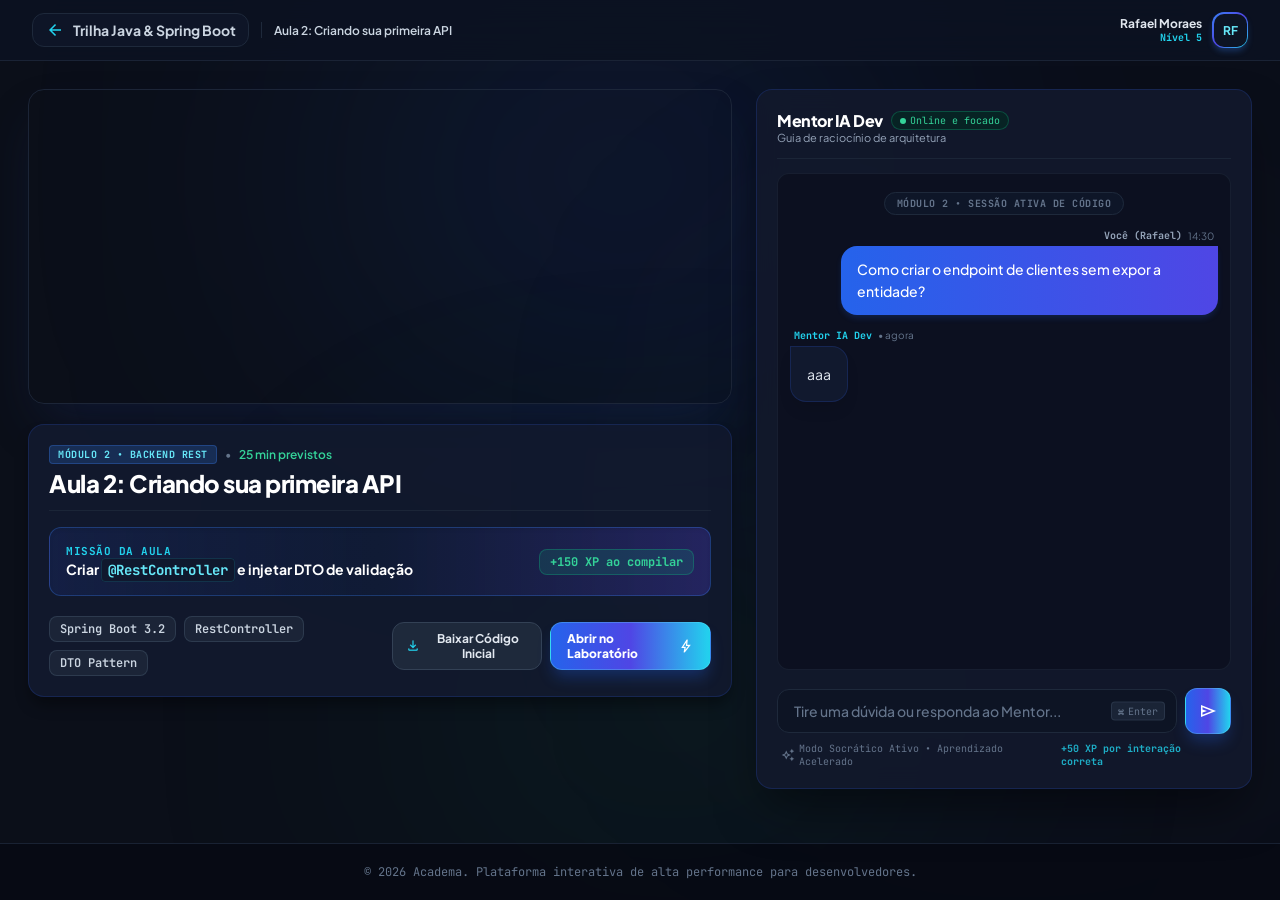
==== public/aula/index.html @ 836a00f6 "Atualizando o HTML" ====
<!DOCTYPE html>
<html lang="pt-BR">

<head>
  <meta charset="utf-8">
  <meta name="viewport" content="width=device-width, initial-scale=1.0">
  <title>Academa — Sala de Aula & Mentor IA Dev</title>

  <!-- Fontes -->
  <link rel="preconnect" href="https://fonts.googleapis.com">
  <link rel="preconnect" href="https://fonts.gstatic.com" crossorigin>
  <link
    href="https://fonts.googleapis.com/css2?family=Plus+Jakarta+Sans:wght@400;500;600;700;800&family=JetBrains+Mono:wght@400;500;600;700&display=swap"
    rel="stylesheet">

  <!-- Material Symbols (Ícones) -->
  <link href="https://fonts.googleapis.com/css2?family=Material+Symbols+Outlined:opsz,wght,FILL,GRAD@24,400,0,0"
    rel="stylesheet" />

  <!-- CSS Externo -->
  <link rel="stylesheet" href="./aula.css">
</head>

<body class="corpo-pagina">

  <!-- Luzes de Fundo (Ambiente) -->
  <div class="luz-fundo luz-azul"></div>
  <div class="luz-fundo luz-indigo"></div>
  <div class="luz-fundo luz-esmeralda"></div>

  <!-- Cabeçalho -->
  <header class="cabecalho-principal">
    <div class="recipiente-cabecalho">

      <!-- Esquerda: Voltar e Trilha -->
      <div class="grupo-trilha">
        <a class="botao-voltar" href="../trilha/index.html">
          <span class="material-symbols-outlined icone-ciano">arrow_back</span>
          <span>Trilha Java & Spring Boot</span>
        </a>
        <span class="separador-vertical oculto-mobile"></span>

        <div class="info-aula-atual oculto-mobile">
          <span class="texto-aula">Aula 2: Criando sua primeira API</span>
        </div>
      </div>

      <!-- Direita: Indicadores e Perfil -->
      <div class="grupo-indicadores">

        <div class="perfil-usuario">
          <div class="info-perfil oculto-mobile">
            <span class="nome-perfil">Rafael Moraes</span>
            <span class="nivel-perfil">Nível 5</span>
          </div>
          <div class="avatar-recipiente">
            <div class="avatar-borda">
              <div class="avatar-foto">RF</div>
            </div>
          </div>
        </div>
      </div>
    </div>
  </header>

  <!-- Layout Principal -->
  <main class="conteudo-principal">
    <div class="grade-layout">

      <!-- Coluna Esquerda: Vídeo e Missão -->
      <section class="coluna-esquerda">

        <!-- Reprodutor de Vídeo -->
        <iframe class="video-youtube" width="560" height="315"
          src="https://www.youtube-nocookie.com/embed/rDkXQfZwiao?si=_aUFaFLl2-mGxj5K&amp;controls=0"
          title="YouTube video player" frameborder="0"
          allow="accelerometer; autoplay; clipboard-write; encrypted-media; gyroscope; picture-in-picture; web-share"
          referrerpolicy="strict-origin-when-cross-origin" allowfullscreen></iframe>

        <!-- Painel Gamificado da Aula -->
        <div class="painel-gamificado">
          <div class="cabecalho-painel">
            <div>
              <div class="info-previa-aula">
                <span class="etiqueta-modulo-pequena">Módulo 2 • Backend REST</span>
                <span class="ponto-separador">•</span>
                <span class="etiqueta-tempo-previsto">
                  25 min previstos
                </span>
              </div>
              <h1 class="titulo-aula">Aula 2: Criando sua primeira API</h1>
            </div>

          </div>

          <div class="cartao-missao">
            <div class="detalhes-missao">
              <div>
                <div class="rotulo-missao">Missão da Aula</div>
                <p class="texto-missao">
                  Criar <code class="codigo-destaque-fundo">@RestController</code> e injetar DTO de validação
                </p>
              </div>
            </div>
            <span class="recompensa-missao">+150 XP ao compilar</span>
          </div>

          <div class="rodape-painel">
            <div class="grupo-tags-tecnicas">
              <span class="tag-tecnica">
                Spring Boot 3.2
              </span>
              <span class="tag-tecnica">
                RestController
              </span>
              <span class="tag-tecnica">
                DTO Pattern
              </span>
            </div>
            <div class="grupo-botoes-acao">
              <button class="botao-secundario">
                <span class="material-symbols-outlined icone-pequeno icone-ciano">download</span>
                <span>Baixar Código Inicial</span>
              </button>
              <a class="botao-primario" href="../pratica/index.html">
                <span>Abrir no Laboratório</span>
                <span class="material-symbols-outlined icone-pequeno">bolt</span>
              </a>
            </div>
          </div>
        </div>
      </section>

      <!-- Coluna Direita: Chat Mentor IA -->
      <aside class="coluna-direita animacao-cartao-brilhante">

        <header class="cabecalho-chat">
          <div class="info-mentor">
            <div>
              <div class="titulo-mentor-grupo">
                <h2 class="titulo-mentor">Mentor IA Dev</h2>
                <span class="etiqueta-status-online">
                  <span class="ponto-animado-esmeralda"></span>
                  Online e focado
                </span>
              </div>
              <p class="subtitulo-mentor">Guia de raciocínio de arquitetura</p>
            </div>
          </div>
        </header>

        <div class="area-mensagens barra-rolagem-fina">
          <div class="marcador-inicio-sessao">
            <span class="etiqueta-sessao">Módulo 2 • Sessão Ativa de Código</span>
          </div>

          <div class="mensagem-aluno-grupo">
            <div class="identificacao-aluno">
              <span class="nome-remetente">Você (Rafael)</span>
              <span class="hora-mensagem">14:30</span>
            </div>
            <div class="balao-aluno">
              Como criar o endpoint de clientes sem expor a entidade?
            </div>
          </div>

          <div class="mensagem-ia-grupo">
            <div class="identificacao-ia">
              <span class="nome-remetente-ia">
                Mentor IA Dev
              </span>
              <span class="hora-mensagem">• agora</span>
            </div>
            <div class="balao-ia">
              <span>aaa</span>
            </div>
          </div>

        </div>

        <footer class="rodape-chat">
          <form class="formulario-chat" onsubmit="event.preventDefault();">
            <div class="recipiente-entrada">
              <input class="campo-texto-chat" placeholder="Tire uma dúvida ou responda ao Mentor..." type="text">
              <div class="atalho-teclado oculto-mobile">
                <span>⌘</span>
                <span>Enter</span>
              </div>
            </div>
            <button class="botao-enviar-chat" aria-label="Enviar para o Mentor" type="submit">
              <span class="material-symbols-outlined icone-branco">send</span>
            </button>
          </form>
          <div class="info-rodape-chat">
            <span>
              <span class="material-symbols-outlined icone-mini">auto_awesome</span> Modo Socrático Ativo • Aprendizado
              Acelerado
            </span>
            <span class="destaque-xp">+50 XP por interação correta</span>
          </div>
        </footer>

      </aside>
    </div>
  </main>

  <!-- Rodapé Global -->
  <footer class="rodape-global">
    <p>© 2026 Academa. Plataforma interativa de alta performance para desenvolvedores.</p>
  </footer>
</body>

</html>
---- public/aula/aula.css ----
/* ==========================================================================
   VARIÁVEIS GERAIS (TEMA ESCURO / NEON)
   ========================================================================== */
:root {
  /* Fontes */
  --fonte-primaria: "Plus Jakarta Sans", "Inter", sans-serif;
  --fonte-mono: "JetBrains Mono", monospace;

  /* Fundos Principais */
  --cor-fundo-raiz: #0b0f19;
  --cor-fundo-cabecalho: rgba(12, 18, 34, 0.9);
  --cor-fundo-painel: rgba(18, 26, 47, 0.9);
  --cor-fundo-chat: rgba(18, 25, 44, 0.95);

  /* Textos */
  --cor-texto-claro: #f1f5f9;
  --cor-texto-secundario: #cbd5e1;
  --cor-texto-mutado: #64748b;

  /* Cores de Marca / Destaque */
  --azul-500: #3b82f6;
  --azul-600: #2563eb;

  --ciano-300: #67e8f9;
  --ciano-400: #22d3ee;

  --indigo-600: #4f46e5;
  --esmeralda-400: #34d399;
  --roxo-400: #c084fc;
  --laranja-400: #fb923c;
  --amarelo-300: #fde047;
}

/* ==========================================================================
   RESETS E CONFIGURAÇÕES BASES
   ========================================================================== */
* {
  margin: 0;
  padding: 0;
  box-sizing: border-box;
}

body {
  font-family: var(--fonte-primaria);
  background-color: var(--cor-fundo-raiz);
  color: var(--cor-texto-claro);
  min-height: 100vh;
  display: flex;
  flex-direction: column;
  overflow-x: hidden;
  -webkit-font-smoothing: antialiased;
}

::selection {
  background-color: var(--azul-600);
  color: white;
}

a {
  text-decoration: none;
}
button {
  cursor: pointer;
  border: none;
  font-family: inherit;
  background: none;
}
input {
  font-family: inherit;
}

/* Ícones Material Symbols (Alinhamento) */
.material-symbols-outlined {
  vertical-align: middle;
  font-size: 20px;
}
.icone-mini {
  font-size: 14px;
}
.icone-pequeno {
  font-size: 16px;
}
.icone-ciano {
  color: var(--ciano-400);
}
.icone-branco {
  color: white;
}

/* ==========================================================================
   ANIMAÇÕES (KEYFRAMES)
   ========================================================================== */
@keyframes pulsar {
  0%,
  100% {
    opacity: 1;
  }
  50% {
    opacity: 0.5;
  }
}

@keyframes ping {
  75%,
  100% {
    transform: scale(2);
    opacity: 0;
  }
}

@keyframes brilho-lento {
  0%,
  100% {
    opacity: 1;
    transform: scale(1);
  }
  50% {
    opacity: 0.85;
    transform: scale(1.02);
  }
}

@keyframes mover-brilho {
  0% {
    background-position: -200% 0;
  }
  100% {
    background-position: 200% 0;
  }
}

@keyframes chama-pulsante {
  0%,
  100% {
    transform: scale(1);
    filter: drop-shadow(0 0 10px rgba(249, 115, 22, 0.6));
  }
  50% {
    transform: scale(1.12) rotate(3deg);
    filter: drop-shadow(0 0 18px rgba(239, 68, 68, 0.9));
  }
}

@keyframes brilho-borda-cartao {
  0%,
  100% {
    border-color: rgba(59, 130, 246, 0.5);
    box-shadow: 0 0 24px rgba(37, 99, 235, 0.25);
  }
  50% {
    border-color: rgba(99, 102, 241, 0.85);
    box-shadow: 0 0 35px rgba(99, 102, 241, 0.45);
  }
}

@keyframes pular {
  0%,
  100% {
    transform: translateY(-25%);
    animation-timing-function: cubic-bezier(0.8, 0, 1, 1);
  }
  50% {
    transform: none;
    animation-timing-function: cubic-bezier(0, 0, 0.2, 1);
  }
}

.animacao-pulsar {
  animation: pulsar 2s cubic-bezier(0.4, 0, 0.6, 1) infinite;
}
.animacao-brilho-lento {
  animation: brilho-lento 2.5s infinite ease-in-out;
}
.animacao-fogo {
  animation: chama-pulsante 2.2s infinite ease-in-out;
  display: inline-block;
}
.animacao-cartao-brilhante {
  animation: brilho-borda-cartao 3.5s infinite ease-in-out;
}

/* Luzes de Fundo (Ambiente Blur) */
.luz-fundo {
  position: fixed;
  border-radius: 50%;
  pointer-events: none;
  z-index: -10;
  filter: blur(140px);
}
.luz-azul {
  top: 0;
  left: 25%;
  width: 600px;
  height: 350px;
  background-color: rgba(37, 99, 235, 0.15);
}
.luz-indigo {
  top: 320px;
  right: 40px;
  width: 450px;
  height: 350px;
  background-color: rgba(79, 70, 229, 0.1);
  filter: blur(150px);
}
.luz-esmeralda {
  bottom: 40px;
  left: 33%;
  width: 500px;
  height: 300px;
  background-color: rgba(16, 185, 129, 0.1);
}

/* ==========================================================================
   CABEÇALHO
   ========================================================================== */
.cabecalho-principal {
  position: sticky;
  top: 0;
  z-index: 50;
  background-color: var(--cor-fundo-cabecalho);
  backdrop-filter: blur(16px);
  border-bottom: 1px solid rgba(30, 41, 59, 0.8);
  padding: 12px 16px;
  transition: all 0.3s;
}
@media (min-width: 640px) {
  .cabecalho-principal {
    padding: 12px 32px;
  }
}

.recipiente-cabecalho {
  max-width: 1500px;
  margin: 0 auto;
  display: flex;
  align-items: center;
  justify-content: space-between;
  gap: 16px;
}

.grupo-trilha {
  display: flex;
  align-items: center;
  gap: 12px;
}

.botao-voltar {
  display: inline-flex;
  align-items: center;
  gap: 8px;
  font-size: 12px;
  font-weight: 700;
  color: var(--cor-texto-secundario);
  background-color: rgba(15, 23, 42, 0.8);
  border: 1px solid #1e293b;
  padding: 6px 12px;
  border-radius: 12px;
  transition: all 0.2s;
}
@media (min-width: 640px) {
  .botao-voltar {
    font-size: 14px;
  }
}
.botao-voltar:hover {
  color: white;
  background-color: rgba(30, 41, 59, 0.8);
  border-color: #334155;
}
.botao-voltar:active {
  transform: scale(0.95);
}

.separador-vertical {
  height: 16px;
  width: 1px;
  background-color: #1e293b;
}

.info-aula-atual {
  display: flex;
  align-items: center;
  gap: 8px;
}
.texto-aula {
  font-size: 12px;
  font-weight: 600;
  color: var(--cor-texto-secundario);
}
.etiqueta-xp {
  font-family: var(--fonte-mono);
  font-size: 10px;
  font-weight: 700;
  padding: 2px 8px;
  border-radius: 9999px;
  background-color: rgba(168, 85, 247, 0.2);
  color: #d8b4fe;
  border: 1px solid rgba(168, 85, 247, 0.3);
  display: flex;
  align-items: center;
  gap: 4px;
}

.grupo-indicadores {
  display: flex;
  align-items: center;
  gap: 12px;
}
@media (min-width: 640px) {
  .grupo-indicadores {
    gap: 16px;
  }
}

.etiqueta-multiplicador {
  font-family: var(--fonte-mono);
  font-size: 12px;
  font-weight: 700;
  padding: 6px 12px;
  border-radius: 12px;
  background-color: rgba(245, 158, 11, 0.1);
  color: #fcd34d;
  border: 1px solid rgba(245, 158, 11, 0.3);
  display: flex;
  align-items: center;
  gap: 6px;
}

.etiqueta-ofensiva {
  font-family: var(--fonte-mono);
  font-size: 12px;
  font-weight: 700;
  padding: 6px 12px;
  border-radius: 12px;
  background-color: rgba(249, 115, 22, 0.1);
  color: var(--laranja-400);
  border: 1px solid rgba(249, 115, 22, 0.3);
  display: flex;
  align-items: center;
  gap: 6px;
}

.perfil-usuario {
  display: flex;
  align-items: center;
  gap: 10px;
}
.info-perfil {
  display: flex;
  flex-direction: column;
  text-align: right;
}
.nome-perfil {
  font-size: 12px;
  font-weight: 700;
  color: #e2e8f0;
}
.nivel-perfil {
  font-size: 10px;
  font-family: var(--fonte-mono);
  font-weight: 700;
  color: var(--ciano-400);
}

.avatar-recipiente {
  position: relative;
}
.avatar-borda {
  width: 36px;
  height: 36px;
  border-radius: 12px;
  background: linear-gradient(
    to bottom right,
    var(--azul-500),
    var(--indigo-600),
    var(--ciano-400)
  );
  padding: 1.5px;
  box-shadow: 0 4px 6px -1px rgba(59, 130, 246, 0.3);
}
.avatar-foto {
  width: 100%;
  height: 100%;
  background-color: #0d1424;
  border-radius: 10px;
  display: flex;
  align-items: center;
  justify-content: center;
  font-weight: 700;
  font-size: 12px;
  color: var(--ciano-300);
}
.emblema-pro {
  position: absolute;
  bottom: -4px;
  right: -4px;
  font-size: 9px;
  font-family: var(--fonte-mono);
  font-weight: 900;
  letter-spacing: -0.5px;
  padding: 0 4px;
  border-radius: 4px;
  background-color: var(--azul-600);
  color: white;
  border: 1px solid rgba(96, 165, 250, 0.4);
  text-transform: uppercase;
}

/* ==========================================================================
   LAYOUT PRINCIPAL
   ========================================================================== */
.conteudo-principal {
  flex: 1;
  max-width: 1500px;
  width: 100%;
  margin: 0 auto;
  padding: 16px;
}
@media (min-width: 640px) {
  .conteudo-principal {
    padding: 24px;
  }
}
@media (min-width: 1024px) {
  .conteudo-principal {
    padding: 28px;
  }
}

.grade-layout {
  display: grid;
  grid-template-columns: 1fr;
  gap: 24px;
  align-items: start;
}
.coluna-esquerda {
  display: flex;
  flex-direction: column;
  gap: 20px;
}

.video-youtube {
  aspect-ratio: 14 / 9;
  width: 100%;
  border: 1px solid rgba(30, 41, 59, 0.9);
  border-radius: 16px;
  box-shadow: 0 25px 50px -12px rgba(23, 37, 84, 0.4);
  display: block;
}

/* ==========================================================================
   REPRODUTOR DE VÍDEO
   ========================================================================== */
.reprodutor-video {
  aspect-ratio: 14 / 9;
  width: 100%;
  background-color: #070b14;
  border-radius: 16px;
  position: relative;
  overflow: hidden;
  border: 1px solid rgba(30, 41, 59, 0.9);
  box-shadow: 0 25px 50px -12px rgba(23, 37, 84, 0.4);
  display: flex;
  flex-direction: column;
  justify-content: space-between;
}

.fundo-gradiente-video {
  position: absolute;
  inset: 0;
  background: linear-gradient(
    to top right,
    #060a12,
    rgba(10, 17, 32, 0.9),
    rgba(14, 23, 42, 0.7)
  );
}

.fundo-codigo-animado {
  position: absolute;
  inset: 0;
  padding: 24px;
  font-family: var(--fonte-mono);
  font-size: 12px;
  color: var(--cor-texto-secundario);
  opacity: 0.4;
  pointer-events: none;
  user-select: none;
  line-height: 1.6;
}
.codigo-comentario {
  color: var(--cor-texto-mutado);
  display: flex;
  align-items: center;
  gap: 8px;
}
.codigo-anotacao {
  color: var(--roxo-400);
  font-weight: 700;
}
.codigo-string {
  color: var(--esmeralda-400);
}
.codigo-azul {
  color: #60a5fa;
}
.codigo-destaque {
  color: var(--ciano-300);
  font-weight: 700;
}
.codigo-cinza {
  color: #94a3b8;
}
.codigo-branco {
  color: #e2e8f0;
}
.codigo-amarelo {
  color: var(--amarelo-300);
}
.recuo-1 {
  padding-left: 20px;
}
.recuo-2 {
  padding-left: 36px;
}
.mt-pequeno {
  margin-top: 8px;
}

.sobreposicao-escura {
  position: absolute;
  inset: 0;
  pointer-events: none;
  background: linear-gradient(
    to top,
    #060a12,
    transparent,
    rgba(6, 10, 18, 0.8)
  );
}

.barra-superior-video {
  position: relative;
  z-index: 20;
  padding: 16px;
  display: flex;
  justify-content: space-between;
  align-items: center;
}
@media (min-width: 640px) {
  .barra-superior-video {
    padding: 20px;
  }
}

.grupo-etiquetas-video {
  display: flex;
  align-items: center;
  gap: 8px;
}

.etiqueta-modulo {
  background-color: rgba(11, 18, 32, 0.8);
  backdrop-filter: blur(12px);
  color: var(--ciano-300);
  padding: 4px 12px;
  border-radius: 8px;
  border: 1px solid rgba(6, 182, 212, 0.3);
  font-family: var(--fonte-mono);
  font-size: 11px;
  font-weight: 700;
  display: flex;
  align-items: center;
  gap: 6px;
  box-shadow: 0 1px 2px rgba(0, 0, 0, 0.05);
}
.ponto-animado-ciano {
  width: 6px;
  height: 6px;
  border-radius: 50%;
  background-color: var(--ciano-400);
  animation: ping 1s cubic-bezier(0, 0, 0.2, 1) infinite;
}

.etiqueta-assunto {
  background-color: rgba(11, 18, 32, 0.8);
  backdrop-filter: blur(12px);
  color: var(--cor-texto-secundario);
  padding: 4px 10px;
  border-radius: 8px;
  border: 1px solid rgba(51, 65, 85, 0.6);
  font-family: var(--fonte-mono);
  font-size: 11px;
}
.etiqueta-qualidade {
  background-color: rgba(2, 44, 34, 0.6);
  backdrop-filter: blur(12px);
  color: var(--esmeralda-400);
  padding: 4px 10px;
  border-radius: 8px;
  border: 1px solid rgba(16, 185, 129, 0.3);
  font-family: var(--fonte-mono);
  font-size: 11px;
  font-weight: 700;
}

.centro-reprodutor {
  position: relative;
  z-index: 20;
  display: flex;
  align-items: center;
  justify-content: center;
  margin: auto;
}
.botao-reproduzir {
  width: 64px;
  height: 64px;
  border-radius: 16px;
  background: linear-gradient(
    to top right,
    var(--azul-600),
    var(--indigo-600),
    var(--ciano-400)
  );
  display: flex;
  align-items: center;
  justify-content: center;
  border: 1px solid rgba(103, 232, 249, 0.4);
  box-shadow: 0 20px 25px -5px rgba(37, 99, 235, 0.4);
  transition: all 0.3s;
  color: white;
}
@media (min-width: 640px) {
  .botao-reproduzir {
    width: 80px;
    height: 80px;
  }
}
.grupo-interativo:hover .botao-reproduzir {
  transform: scale(1.05);
  box-shadow: 0 20px 25px -5px rgba(6, 182, 212, 0.5);
}
.botao-reproduzir:active {
  transform: scale(0.95);
}
.icone-reproduzir {
  font-size: 32px;
}

.barra-controles-video {
  position: relative;
  z-index: 20;
  padding: 16px;
  background: linear-gradient(
    to top,
    #060a12,
    rgba(6, 10, 18, 0.9),
    transparent
  );
  display: flex;
  flex-direction: column;
  gap: 10px;
}
@media (min-width: 640px) {
  .barra-controles-video {
    padding: 20px;
  }
}

.trilha-progresso {
  position: relative;
  width: 100%;
  height: 8px;
  cursor: pointer;
  overflow: hidden;
  background-color: rgba(30, 41, 59, 0.8);
  border-radius: 9999px;
  border: 1px solid rgba(51, 65, 85, 0.4);
}
.progresso-preenchido {
  height: 100%;
  border-radius: 9999px;
  background: linear-gradient(
    90deg,
    var(--azul-600) 0%,
    #38bdf8 45%,
    var(--roxo-400) 70%,
    var(--azul-600) 100%
  );
  background-size: 200% 100%;
  animation: mover-brilho 2.8s linear infinite;
}
.marcador-capitulo {
  position: absolute;
  top: 0;
  bottom: 0;
  width: 2px;
  background-color: #0f172a;
  z-index: 10;
}

.controles-inferiores {
  display: flex;
  justify-content: space-between;
  align-items: center;
  font-family: var(--fonte-mono);
  font-size: 12px;
  color: var(--cor-texto-secundario);
  padding-top: 2px;
}
.controles-tempo {
  display: flex;
  align-items: center;
  gap: 12px;
}
.botao-icone-ciano {
  color: var(--ciano-400);
  transition: color 0.2s;
  display: flex;
  align-items: center;
}
.botao-icone-ciano:hover {
  color: white;
}
.indicador-tempo {
  display: flex;
  align-items: center;
  gap: 6px;
}
.tempo-atual {
  color: white;
  font-weight: 700;
}
.tempo-separador {
  color: var(--cor-texto-mutado);
}
.tempo-total {
  color: #94a3b8;
}
.etiqueta-capitulo {
  background-color: rgba(8, 51, 68, 0.5);
  color: rgba(103, 232, 249, 0.8);
  padding: 2px 8px;
  border-radius: 4px;
  border: 1px solid rgba(21, 94, 117, 0.4);
  font-size: 11px;
}

.controles-acoes {
  display: flex;
  align-items: center;
  gap: 12px;
}
.seletor-velocidade {
  display: flex;
  align-items: center;
  gap: 4px;
  background-color: rgba(15, 23, 42, 0.9);
  border: 1px solid #1e293b;
  border-radius: 8px;
  padding: 2px;
  font-weight: 700;
}
.velocidade-ativa {
  background-color: rgba(37, 99, 235, 0.3);
  color: var(--ciano-300);
  padding: 2px 8px;
  border-radius: 4px;
  font-size: 11px;
  cursor: pointer;
}
.velocidade-inativa {
  color: #94a3b8;
  padding: 2px 6px;
  border-radius: 4px;
  font-size: 11px;
  cursor: pointer;
  transition: color 0.2s;
}
.velocidade-inativa:hover {
  color: white;
}
.botao-icone-branco {
  color: var(--cor-texto-secundario);
  padding: 4px;
  transition: color 0.2s;
  display: flex;
  align-items: center;
}
.botao-icone-branco:hover {
  color: var(--ciano-400);
}

/* ==========================================================================
   PAINEL GAMIFICADO DA AULA
   ========================================================================== */
.painel-gamificado {
  background-color: var(--cor-fundo-painel);
  border: 1px solid rgba(30, 58, 138, 0.4);
  border-radius: 16px;
  padding: 20px;
  display: flex;
  flex-direction: column;
  gap: 16px;
  box-shadow: 0 10px 15px -3px rgba(0, 0, 0, 0.4);
}

.cabecalho-painel {
  display: flex;
  flex-direction: column;
  gap: 12px;
  padding-bottom: 12px;
  border-bottom: 1px solid rgba(30, 41, 59, 0.8);
}
.info-previa-aula {
  display: flex;
  align-items: center;
  gap: 8px;
  margin-bottom: 4px;
}
.etiqueta-modulo-pequena {
  font-family: var(--fonte-mono);
  font-size: 10px;
  font-weight: 700;
  text-transform: uppercase;
  letter-spacing: 0.5px;
  padding: 2px 8px;
  border-radius: 4px;
  background-color: rgba(59, 130, 246, 0.2);
  color: var(--ciano-300);
  border: 1px solid rgba(59, 130, 246, 0.3);
}
.ponto-separador {
  color: var(--cor-texto-mutado);
  font-size: 12px;
}
.etiqueta-tempo-previsto {
  font-size: 12px;
  font-weight: 600;
  color: var(--esmeralda-400);
  display: flex;
  align-items: center;
  gap: 4px;
}
.titulo-aula {
  font-size: 20px;
  font-weight: 800;
  color: white;
  letter-spacing: -0.5px;
}
@media (min-width: 640px) {
  .titulo-aula {
    font-size: 24px;
  }
}

.recompensa-xp {
  display: inline-flex;
  align-items: center;
  gap: 6px;
  padding: 6px 12px;
  border-radius: 12px;
  background: linear-gradient(
    to right,
    rgba(88, 28, 135, 0.5),
    rgba(30, 58, 138, 0.5)
  );
  border: 1px solid rgba(168, 85, 247, 0.4);
  color: #e9d5ff;
  font-family: var(--fonte-mono);
  font-size: 12px;
  font-weight: 700;
  box-shadow: 0 1px 2px rgba(0, 0, 0, 0.05);
  align-self: flex-start;
}

.cartao-missao {
  padding: 16px;
  border-radius: 12px;
  background: linear-gradient(
    to right,
    rgba(23, 37, 84, 0.6),
    #101b35,
    rgba(49, 46, 129, 0.6)
  );
  border: 1px solid rgba(59, 130, 246, 0.3);
  box-shadow: inset 0 2px 4px rgba(0, 0, 0, 0.06);
  display: flex;
  flex-direction: column;
  gap: 12px;
}
.detalhes-missao {
  display: flex;
  align-items: flex-start;
  gap: 12px;
}
.icone-missao {
  width: 36px;
  height: 36px;
  border-radius: 8px;
  background-color: rgba(59, 130, 246, 0.2);
  color: var(--ciano-300);
  border: 1px solid rgba(96, 165, 250, 0.3);
  display: flex;
  align-items: center;
  justify-content: center;
  flex-shrink: 0;
  font-weight: 700;
}
.rotulo-missao {
  font-family: var(--fonte-mono);
  font-size: 11px;
  font-weight: 700;
  color: var(--ciano-400);
  text-transform: uppercase;
  letter-spacing: 0.5px;
  margin-bottom: 2px;
}
.texto-missao {
  font-size: 14px;
  font-weight: 700;
  color: white;
}
.codigo-destaque-fundo {
  font-family: var(--fonte-mono);
  color: var(--ciano-300);
  background-color: rgba(15, 23, 42, 0.8);
  padding: 2px 6px;
  border-radius: 4px;
  border: 1px solid rgba(21, 94, 117, 0.4);
}

.recompensa-missao {
  font-family: var(--fonte-mono);
  font-size: 12px;
  font-weight: 700;
  padding: 4px 10px;
  border-radius: 8px;
  background-color: rgba(16, 185, 129, 0.15);
  color: var(--esmeralda-400);
  border: 1px solid rgba(16, 185, 129, 0.3);
  align-self: flex-start;
}

.rodape-painel {
  display: flex;
  flex-direction: column;
  gap: 12px;
  padding-top: 4px;
}
.grupo-tags-tecnicas {
  display: flex;
  flex-wrap: wrap;
  align-items: center;
  gap: 8px;
}
.tag-tecnica {
  display: inline-flex;
  align-items: center;
  gap: 4px;
  padding: 4px 10px;
  border-radius: 8px;
  background-color: rgba(30, 41, 59, 0.8);
  border: 1px solid rgba(51, 65, 85, 0.8);
  font-family: var(--fonte-mono);
  font-size: 12px;
  font-weight: 600;
  color: var(--cor-texto-secundario);
  transition: border-color 0.2s;
}
.tag-tecnica:hover {
  border-color: rgba(71, 85, 105, 1);
}

.grupo-botoes-acao {
  display: flex;
  align-items: center;
  gap: 8px;
}
.botao-secundario {
  display: inline-flex;
  align-items: center;
  gap: 6px;
  padding: 8px 12px;
  border-radius: 12px;
  background-color: #1e293b;
  color: #e2e8f0;
  font-size: 12px;
  font-weight: 700;
  border: 1px solid #334155;
  transition: all 0.2s;
}
.botao-secundario:hover {
  background-color: #334155;
  border-color: #475569;
}
.botao-secundario:active {
  transform: scale(0.95);
}

.botao-primario {
  display: inline-flex;
  align-items: center;
  gap: 6px;
  padding: 8px 16px;
  border-radius: 12px;
  background: linear-gradient(
    to right,
    var(--azul-600),
    var(--indigo-600),
    var(--ciano-400)
  );
  color: white;
  font-size: 12px;
  font-weight: 900;
  border: 1px solid rgba(103, 232, 249, 0.3);
  box-shadow: 0 10px 15px -3px rgba(37, 99, 235, 0.3);
  transition: all 0.2s;
}
.botao-primario:hover {
  box-shadow: 0 10px 15px -3px rgba(6, 182, 212, 0.4);
  transform: scale(1.05);
}
.botao-primario:active {
  transform: scale(0.95);
}

/* ==========================================================================
   COLUNA DIREITA (CHAT MENTOR IA)
   ========================================================================== */
.coluna-direita {
  background-color: var(--cor-fundo-chat);
  backdrop-filter: blur(12px);
  border-radius: 16px;
  padding: 20px;
  display: flex;
  flex-direction: column;
  height: 700px;
  border: 1px solid rgba(30, 58, 138, 0.4);
  box-shadow: 0 25px 50px -12px rgba(0, 0, 0, 0.5);
  transition: border-color 0.3s;
}
.coluna-direita:hover {
  border-color: rgba(59, 130, 246, 0.4);
}

.cabecalho-chat {
  display: flex;
  align-items: center;
  justify-content: space-between;
  padding-bottom: 14px;
  border-bottom: 1px solid rgba(30, 41, 59, 0.8);
}
.info-mentor {
  display: flex;
  align-items: center;
  gap: 12px;
}
.avatar-mentor {
  width: 40px;
  height: 40px;
  border-radius: 12px;
  background: linear-gradient(
    to top right,
    var(--azul-600),
    var(--indigo-600),
    var(--ciano-400)
  );
  padding: 1.5px;
  box-shadow: 0 4px 6px -1px rgba(59, 130, 246, 0.3);
  flex-shrink: 0;
  display: flex;
  align-items: center;
  justify-content: center;
}
.avatar-mentor .material-symbols-outlined {
  color: #0b1120;
  font-weight: 900;
  background-color: #0b1120;
  color: var(--ciano-300);
  width: 100%;
  height: 100%;
  border-radius: 10px;
  display: flex;
  align-items: center;
  justify-content: center;
}
.titulo-mentor-grupo {
  display: flex;
  align-items: center;
  gap: 8px;
}
.titulo-mentor {
  font-size: 14px;
  font-weight: 800;
  color: white;
  letter-spacing: -0.5px;
}
@media (min-width: 640px) {
  .titulo-mentor {
    font-size: 16px;
  }
}
.etiqueta-status-online {
  display: inline-flex;
  align-items: center;
  gap: 4px;
  font-family: var(--fonte-mono);
  font-size: 10px;
  color: var(--esmeralda-400);
  background-color: rgba(2, 44, 34, 0.6);
  padding: 2px 8px;
  border-radius: 9999px;
  border: 1px solid rgba(16, 185, 129, 0.3);
}
.ponto-animado-esmeralda {
  width: 6px;
  height: 6px;
  border-radius: 50%;
  background-color: var(--esmeralda-400);
  animation: ping 1s cubic-bezier(0, 0, 0.2, 1) infinite;
}
.subtitulo-mentor {
  font-size: 11px;
  color: #94a3b8;
}

.seletor-modo-chat {
  display: flex;
  align-items: center;
  background-color: rgba(15, 23, 42, 0.9);
  border: 1px solid #1e293b;
  border-radius: 8px;
  padding: 2px;
}
.modo-ativo {
  font-family: var(--fonte-mono);
  font-size: 10px;
  font-weight: 700;
  padding: 4px 10px;
  border-radius: 4px;
  background-color: var(--azul-600);
  color: white;
  box-shadow: 0 1px 2px rgba(0, 0, 0, 0.05);
  display: flex;
  align-items: center;
  gap: 4px;
}
.modo-inativo {
  font-family: var(--fonte-mono);
  font-size: 10px;
  font-weight: 500;
  padding: 4px 8px;
  border-radius: 4px;
  color: #94a3b8;
  transition: color 0.2s;
  display: flex;
  align-items: center;
  gap: 4px;
}
.modo-inativo:hover {
  color: #e2e8f0;
}

.area-mensagens {
  flex: 1;
  overflow-y: auto;
  border-radius: 12px;
  padding: 12px;
  margin: 14px 0;
  display: flex;
  flex-direction: column;
  gap: 14px;
  background-color: rgba(10, 15, 29, 0.7);
  border: 1px solid rgba(30, 41, 59, 0.6);
}

.barra-rolagem-fina::-webkit-scrollbar {
  width: 5px;
}
.barra-rolagem-fina::-webkit-scrollbar-track {
  background: transparent;
}
.barra-rolagem-fina::-webkit-scrollbar-thumb {
  background: #1e293b;
  border-radius: 9999px;
}
.barra-rolagem-fina::-webkit-scrollbar-thumb:hover {
  background: #334155;
}

.marcador-inicio-sessao {
  text-align: center;
  margin: 4px 0;
}
.etiqueta-sessao {
  font-family: var(--fonte-mono);
  font-size: 10px;
  font-weight: 700;
  text-transform: uppercase;
  letter-spacing: 0.5px;
  color: var(--cor-texto-mutado);
  background-color: rgba(15, 23, 42, 0.9);
  padding: 4px 12px;
  border-radius: 9999px;
  border: 1px solid #1e293b;
}

.mensagem-aluno-grupo {
  display: flex;
  flex-direction: column;
  align-items: flex-end;
}
.identificacao-aluno {
  display: flex;
  align-items: center;
  gap: 6px;
  margin-bottom: 4px;
  margin-right: 4px;
}
.nome-remetente {
  font-family: var(--fonte-mono);
  font-size: 10px;
  font-weight: 700;
  color: #94a3b8;
}
.hora-mensagem {
  font-size: 10px;
  color: var(--cor-texto-mutado);
}
.balao-aluno {
  background: linear-gradient(to right, var(--azul-600), var(--indigo-600));
  color: white;
  border-radius: 16px;
  border-top-right-radius: 0;
  padding: 12px 16px;
  max-width: 88%;
  font-size: 12px;
  font-weight: 500;
  box-shadow: 0 4px 6px -1px rgba(37, 99, 235, 0.2);
  line-height: 1.6;
}
@media (min-width: 640px) {
  .balao-aluno {
    font-size: 14px;
  }
}

.mensagem-ia-grupo {
  display: flex;
  flex-direction: column;
  align-items: flex-start;
}
.identificacao-ia {
  display: flex;
  align-items: center;
  gap: 6px;
  margin-bottom: 4px;
  margin-left: 4px;
}
.nome-remetente-ia {
  font-family: var(--fonte-mono);
  font-size: 10px;
  font-weight: 700;
  color: var(--ciano-400);
  display: flex;
  align-items: center;
  gap: 4px;
}
.balao-ia {
  background-color: #11192e;
  color: #e2e8f0;
  border-radius: 16px;
  border-top-left-radius: 0;
  padding: 16px;
  max-width: 94%;
  border: 1px solid rgba(30, 58, 138, 0.4);
  box-shadow: 0 10px 15px -3px rgba(0, 0, 0, 0.1);
  font-size: 12px;
  line-height: 1.6;
  display: flex;
  flex-direction: column;
  gap: 12px;
}
@media (min-width: 640px) {
  .balao-ia {
    font-size: 14px;
  }
}

.alerta-regra {
  display: flex;
  align-items: center;
  gap: 8px;
  color: var(--ciano-300);
  font-weight: 700;
  background-color: rgba(8, 51, 68, 0.4);
  padding: 6px 12px;
  border-radius: 8px;
  border: 1px solid rgba(6, 182, 212, 0.3);
  font-family: var(--fonte-mono);
  font-size: 12px;
}
.bloco-codigo {
  background-color: #090d16;
  padding: 12px;
  border-radius: 12px;
  border: 1px solid #1e293b;
  font-family: var(--fonte-mono);
  font-size: 11px;
  color: var(--cor-texto-secundario);
  overflow-x: auto;
}
.pergunta-socratica {
  padding: 12px;
  border-radius: 12px;
  background: linear-gradient(
    to right,
    rgba(23, 37, 84, 0.8),
    rgba(59, 7, 100, 0.7)
  );
  border: 1px solid rgba(96, 165, 250, 0.4);
  box-shadow: 0 1px 2px rgba(0, 0, 0, 0.05);
}
.pergunta-socratica p {
  font-size: 12px;
  font-weight: 700;
  color: #bfdbfe;
  line-height: 1.4;
  display: flex;
  align-items: center;
  gap: 6px;
}
.codigo-destaque-fundo-escuro {
  color: var(--ciano-300);
  font-family: var(--fonte-mono);
}

.respostas-rapidas {
  display: flex;
  flex-wrap: wrap;
  align-items: center;
  gap: 6px;
  padding-left: 8px;
  padding-top: 4px;
}
.chip-resposta {
  padding: 6px 10px;
  border-radius: 8px;
  background-color: #14203b;
  border: 1px solid rgba(59, 130, 246, 0.3);
  font-family: var(--fonte-mono);
  font-size: 11px;
  font-weight: 700;
  color: var(--ciano-300);
  transition: all 0.2s;
  display: flex;
  align-items: center;
  gap: 4px;
}
.chip-resposta:hover {
  background-color: #1a2c52;
  border-color: rgba(34, 211, 238, 0.5);
  transform: scale(1.05);
}
.chip-resposta:active {
  transform: scale(0.95);
}

.chip-resposta-secundaria {
  padding: 6px 10px;
  border-radius: 8px;
  background-color: rgba(30, 41, 59, 0.8);
  border: 1px solid #334155;
  font-family: var(--fonte-mono);
  font-size: 11px;
  font-weight: 600;
  color: var(--cor-texto-secundario);
  transition: all 0.2s;
  display: flex;
  align-items: center;
  gap: 4px;
}
.chip-resposta-secundaria:hover {
  background-color: rgba(51, 65, 85, 0.8);
  transform: scale(1.05);
}
.chip-resposta-secundaria:active {
  transform: scale(0.95);
}

.indicador-digitando {
  display: flex;
  align-items: center;
  gap: 8px;
  padding-left: 8px;
  color: #94a3b8;
  font-size: 11px;
  font-family: var(--fonte-mono);
}
.pontos-digitando {
  display: flex;
  align-items: center;
  gap: 4px;
}
.ponto-pulo {
  width: 6px;
  height: 6px;
  border-radius: 50%;
  background-color: var(--ciano-400);
  animation: pular 1s infinite;
}
.atraso-1 {
  animation-delay: 0.15s;
}
.atraso-2 {
  animation-delay: 0.3s;
}

.rodape-chat {
  padding-top: 4px;
}
.formulario-chat {
  display: flex;
  align-items: center;
  gap: 8px;
}
.recipiente-entrada {
  position: relative;
  flex: 1;
}
.campo-texto-chat {
  width: 100%;
  background-color: #0d1424;
  color: var(--cor-texto-claro);
  border-radius: 12px;
  padding: 12px 16px;
  font-size: 12px;
  border: 1px solid #1e293b;
  transition: all 0.2s;
  font-weight: 500;
  padding-right: 64px;
}
@media (min-width: 640px) {
  .campo-texto-chat {
    font-size: 14px;
  }
}
.campo-texto-chat::placeholder {
  color: var(--cor-texto-mutado);
}
.campo-texto-chat:hover {
  background-color: #10192e;
}
.campo-texto-chat:focus {
  outline: none;
  border-color: var(--azul-500);
  background-color: #111c33;
  box-shadow: 0 0 0 2px rgba(59, 130, 246, 0.2);
}

.atalho-teclado {
  position: absolute;
  right: 12px;
  top: 50%;
  transform: translateY(-50%);
  display: flex;
  align-items: center;
  gap: 4px;
  font-family: var(--fonte-mono);
  font-size: 10px;
  color: var(--cor-texto-mutado);
  background-color: rgba(30, 41, 59, 0.8);
  padding: 2px 6px;
  border-radius: 4px;
  border: 1px solid rgba(51, 65, 85, 0.6);
}

.botao-enviar-chat {
  background: linear-gradient(
    to right,
    var(--azul-600),
    var(--indigo-600),
    var(--ciano-400)
  );
  border-radius: 12px;
  padding: 12px;
  display: flex;
  align-items: center;
  justify-content: center;
  flex-shrink: 0;
  box-shadow: 0 10px 15px -3px rgba(37, 99, 235, 0.3);
  border: 1px solid rgba(103, 232, 249, 0.3);
  transition: all 0.2s;
}
.botao-enviar-chat:hover {
  transform: scale(1.05);
  box-shadow: 0 10px 15px -3px rgba(6, 182, 212, 0.5);
}
.botao-enviar-chat:active {
  transform: scale(0.95);
}

.info-rodape-chat {
  display: flex;
  align-items: center;
  justify-content: space-between;
  font-family: var(--fonte-mono);
  font-size: 10px;
  color: var(--cor-texto-mutado);
  margin-top: 8px;
  padding: 0 4px;
}
.info-rodape-chat span {
  display: flex;
  align-items: center;
  gap: 4px;
}
.destaque-xp {
  color: rgba(34, 211, 238, 0.8);
  font-weight: 700;
}

/* ==========================================================================
   RODAPÉ GLOBAL
   ========================================================================== */
.rodape-global {
  border-top: 1px solid rgba(30, 41, 59, 0.8);
  padding: 20px;
  text-align: center;
  font-family: var(--fonte-mono);
  font-size: 12px;
  color: var(--cor-texto-mutado);
  background-color: rgba(7, 11, 20, 0.9);
  margin-top: auto;
}

/* ==========================================================================
   RESPONSIVIDADE E UTILITÁRIOS
   ========================================================================== */
@media (min-width: 640px) {
  .oculto-mobile {
    display: inline-flex;
  }
  .info-aula-atual {
    display: flex;
  }
  .cabecalho-painel {
    flex-direction: row;
    align-items: center;
    justify-content: space-between;
  }
  .cartao-missao {
    flex-direction: row;
    align-items: center;
    justify-content: space-between;
  }
  .recompensa-xp {
    align-self: auto;
  }
  .recompensa-missao {
    align-self: auto;
  }
  .rodape-painel {
    flex-direction: row;
    align-items: center;
    justify-content: space-between;
  }
}
@media (max-width: 639px) {
  .oculto-mobile {
    display: none !important;
  }
}
@media (min-width: 1024px) {
  .oculto-tablet {
    display: flex;
  }
  .grade-layout {
    grid-template-columns: repeat(12, 1fr);
  }
  .coluna-esquerda {
    grid-column: span 7;
  }
  .coluna-direita {
    grid-column: span 5;
  }
}
@media (max-width: 1023px) {
  .oculto-tablet {
    display: none !important;
  }
}
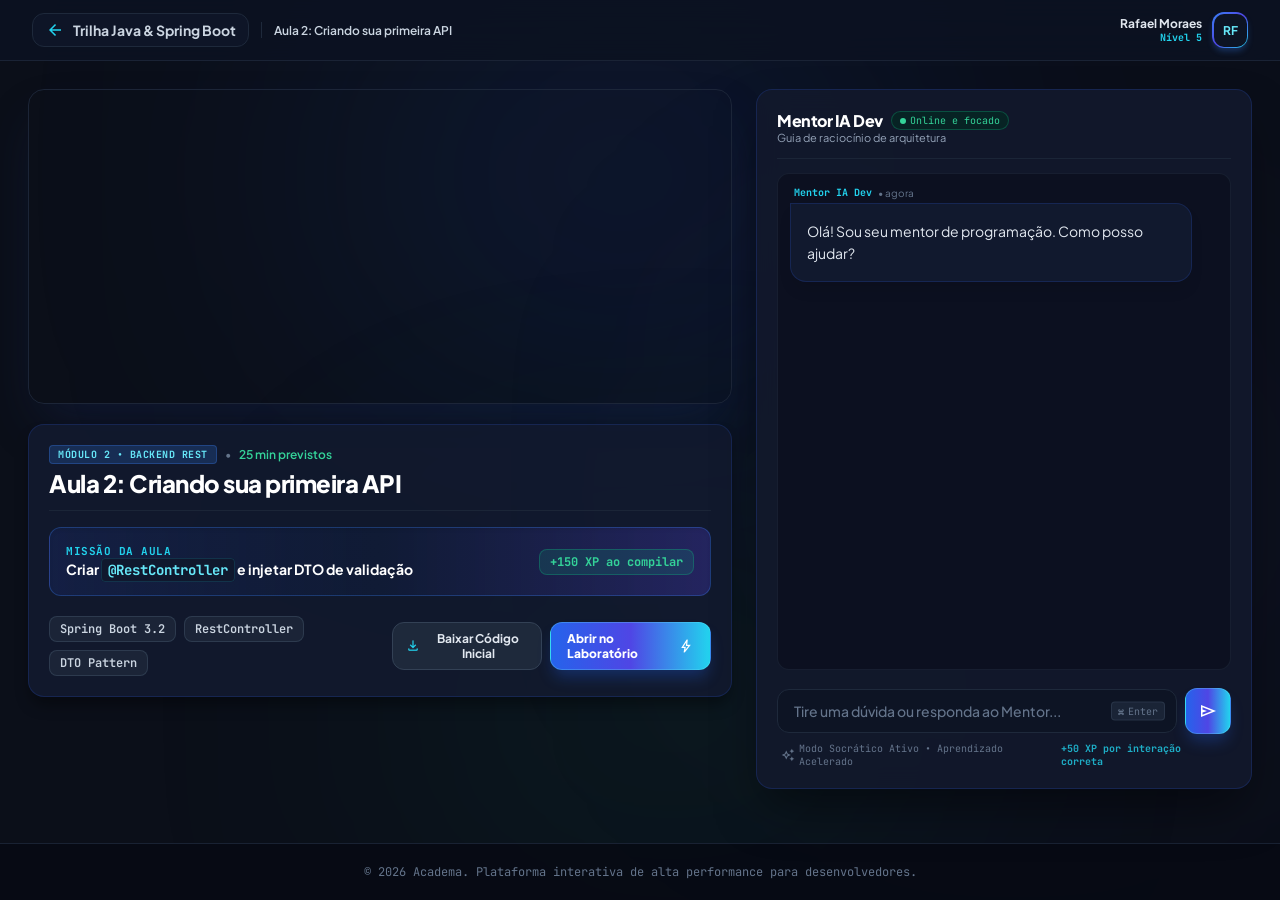
==== commit c83971cf: "finalizando" ====
--- a/public/aula/index.html
+++ b/public/aula/index.html
@@ -72,7 +72,7 @@
 
         <!-- Reprodutor de Vídeo -->
         <iframe class="video-youtube" width="560" height="315"
-          src="https://www.youtube-nocookie.com/embed/rDkXQfZwiao?si=_aUFaFLl2-mGxj5K&amp;controls=0"
+          src="https://www.youtube.com/embed/WRlfwBof66s?si=LUdgukMATTRTTOgo"
           title="YouTube video player" frameborder="0"
           allow="accelerometer; autoplay; clipboard-write; encrypted-media; gyroscope; picture-in-picture; web-share"
           referrerpolicy="strict-origin-when-cross-origin" allowfullscreen></iframe>
@@ -149,7 +149,7 @@
           </div>
         </header>
 
-        <div class="area-mensagens barra-rolagem-fina">
+        <div class="area-mensagens chat-body barra-rolagem-fina">
           <div class="marcador-inicio-sessao">
             <span class="etiqueta-sessao">Módulo 2 • Sessão Ativa de Código</span>
           </div>
@@ -181,13 +181,13 @@
         <footer class="rodape-chat">
           <form class="formulario-chat" onsubmit="event.preventDefault();">
             <div class="recipiente-entrada">
-              <input class="campo-texto-chat" placeholder="Tire uma dúvida ou responda ao Mentor..." type="text">
+              <input class="campo-texto-chat" placeholder="Tire uma dúvida ou responda ao Mentor..." type="text" autocomplete="off">
               <div class="atalho-teclado oculto-mobile">
                 <span>⌘</span>
                 <span>Enter</span>
               </div>
             </div>
-            <button class="botao-enviar-chat" aria-label="Enviar para o Mentor" type="submit">
+            <button class="botao-enviar-chat send-btn" aria-label="Enviar para o Mentor" type="submit">
               <span class="material-symbols-outlined icone-branco">send</span>
             </button>
           </form>
@@ -208,6 +208,8 @@
   <footer class="rodape-global">
     <p>© 2026 Academa. Plataforma interativa de alta performance para desenvolvedores.</p>
   </footer>
+
+  <script src="../../app/ia.js"></script>
 </body>
 
 </html>
